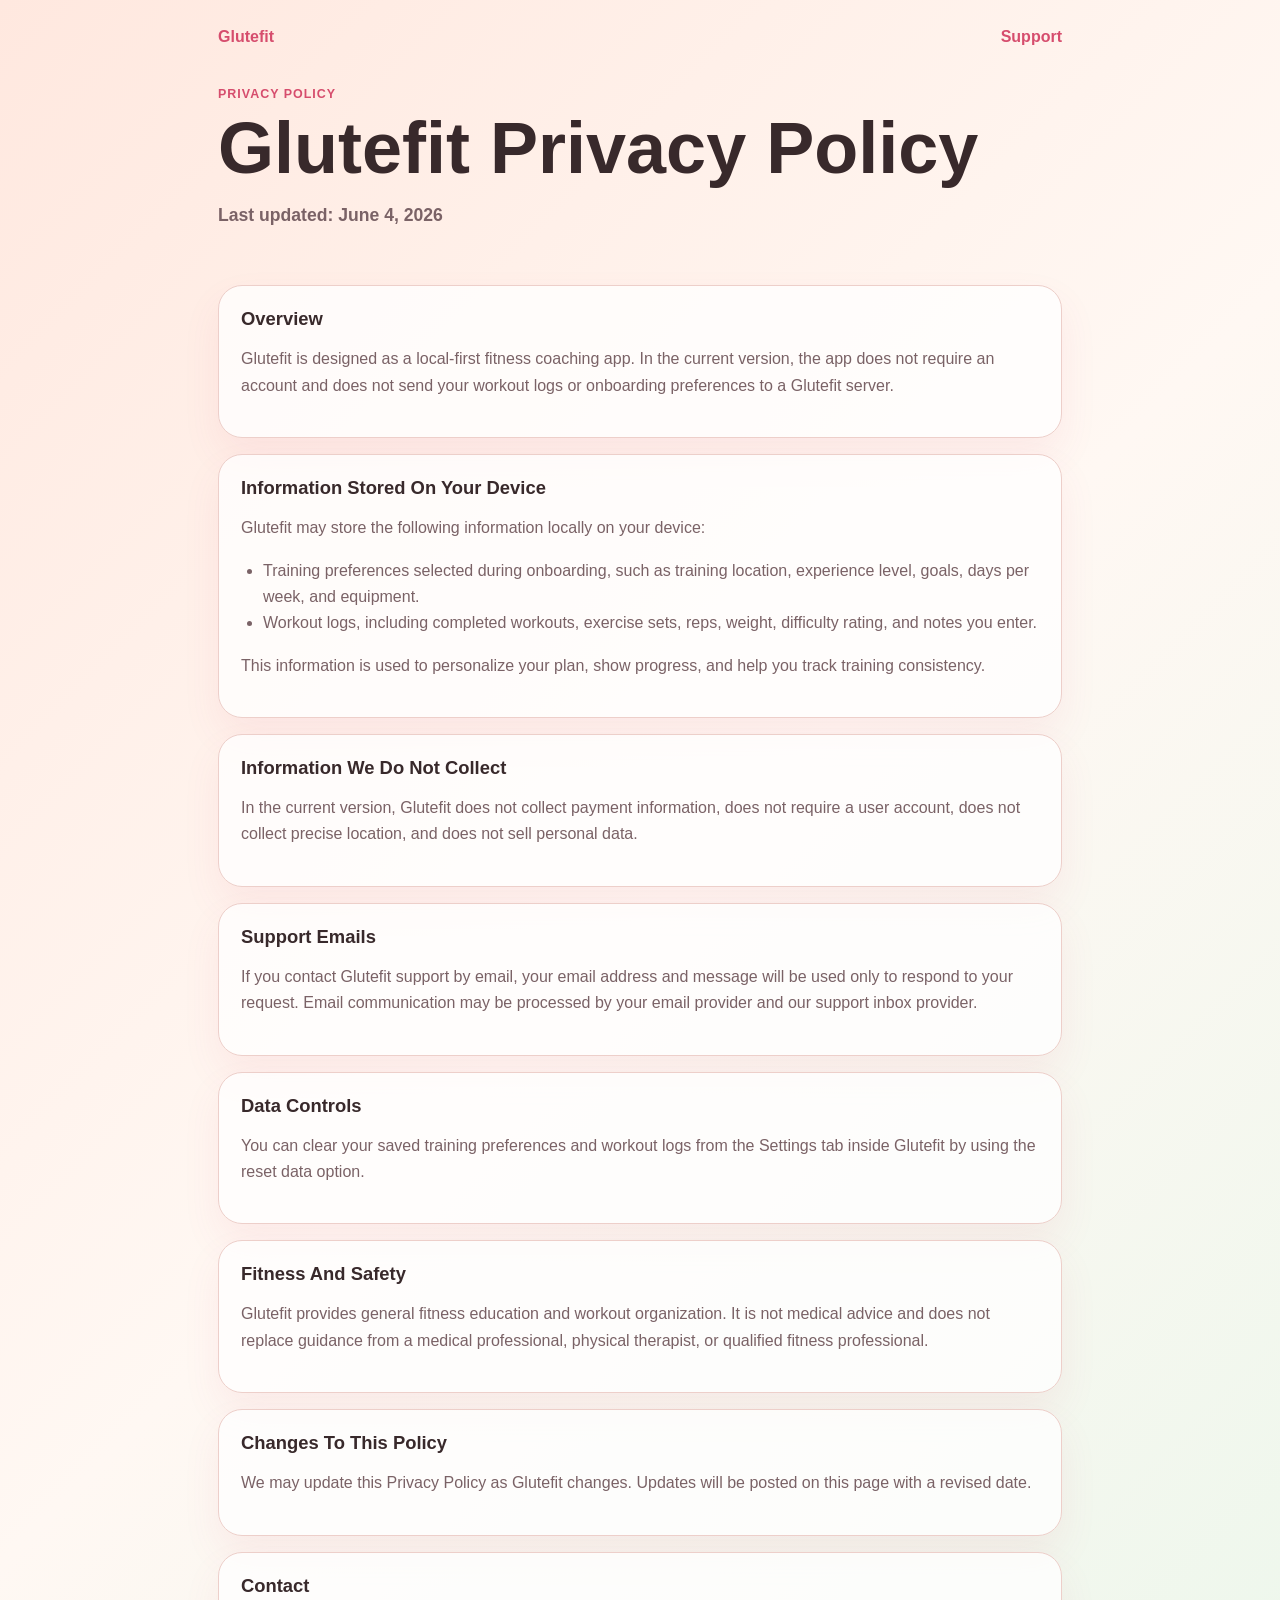
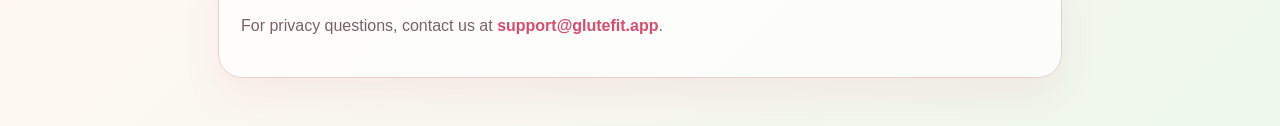
==== privacy.html @ f1873d26 "Add Glutefit legal site" ====
<!doctype html>
<html lang="en">
<head>
  <meta charset="utf-8">
  <meta name="viewport" content="width=device-width, initial-scale=1">
  <title>Glutefit Privacy Policy</title>
  <link rel="stylesheet" href="styles.css">
</head>
<body>
  <main class="page">
    <nav class="top-nav">
      <a href="index.html">Glutefit</a>
      <a href="support.html">Support</a>
    </nav>

    <section class="hero compact">
      <p class="eyebrow">Privacy Policy</p>
      <h1>Glutefit Privacy Policy</h1>
      <p class="lead">Last updated: June 4, 2026</p>
    </section>

    <section class="card">
      <h2>Overview</h2>
      <p>Glutefit is designed as a local-first fitness coaching app. In the current version, the app does not require an account and does not send your workout logs or onboarding preferences to a Glutefit server.</p>
    </section>

    <section class="card">
      <h2>Information Stored On Your Device</h2>
      <p>Glutefit may store the following information locally on your device:</p>
      <ul>
        <li>Training preferences selected during onboarding, such as training location, experience level, goals, days per week, and equipment.</li>
        <li>Workout logs, including completed workouts, exercise sets, reps, weight, difficulty rating, and notes you enter.</li>
      </ul>
      <p>This information is used to personalize your plan, show progress, and help you track training consistency.</p>
    </section>

    <section class="card">
      <h2>Information We Do Not Collect</h2>
      <p>In the current version, Glutefit does not collect payment information, does not require a user account, does not collect precise location, and does not sell personal data.</p>
    </section>

    <section class="card">
      <h2>Support Emails</h2>
      <p>If you contact Glutefit support by email, your email address and message will be used only to respond to your request. Email communication may be processed by your email provider and our support inbox provider.</p>
    </section>

    <section class="card">
      <h2>Data Controls</h2>
      <p>You can clear your saved training preferences and workout logs from the Settings tab inside Glutefit by using the reset data option.</p>
    </section>

    <section class="card">
      <h2>Fitness And Safety</h2>
      <p>Glutefit provides general fitness education and workout organization. It is not medical advice and does not replace guidance from a medical professional, physical therapist, or qualified fitness professional.</p>
    </section>

    <section class="card">
      <h2>Changes To This Policy</h2>
      <p>We may update this Privacy Policy as Glutefit changes. Updates will be posted on this page with a revised date.</p>
    </section>

    <section class="card">
      <h2>Contact</h2>
      <p>For privacy questions, contact us at <a href="mailto:support@glutefit.app">support@glutefit.app</a>.</p>
    </section>
  </main>
</body>
</html>
---- styles.css ----
:root {
  color-scheme: light;
  --bg: #fff4ee;
  --surface: rgba(255, 255, 255, 0.78);
  --ink: #38292b;
  --muted: #7a6266;
  --rose: #d64d6d;
  --sage: #84a68c;
  --line: #edcfca;
}

* {
  box-sizing: border-box;
}

body {
  margin: 0;
  font-family: -apple-system, BlinkMacSystemFont, "Segoe UI", sans-serif;
  background:
    linear-gradient(135deg, #ffe8df 0%, #fff8f3 52%, #edf7ec 100%);
  color: var(--ink);
}

a {
  color: var(--rose);
  font-weight: 700;
  text-decoration: none;
}

a:hover {
  text-decoration: underline;
}

.page {
  width: min(880px, 100%);
  margin: 0 auto;
  padding: 28px 18px 48px;
}

.top-nav {
  display: flex;
  justify-content: space-between;
  gap: 16px;
  margin-bottom: 18px;
}

.hero {
  padding: 42px 0 22px;
}

.hero.compact {
  padding-top: 20px;
}

.eyebrow {
  margin: 0 0 8px;
  color: var(--rose);
  font-size: 0.78rem;
  font-weight: 800;
  letter-spacing: 0.08em;
  text-transform: uppercase;
}

h1 {
  margin: 0;
  font-size: clamp(2.25rem, 8vw, 4.5rem);
  line-height: 0.98;
}

h2 {
  margin: 0 0 10px;
  font-size: 1.15rem;
}

p,
li {
  color: var(--muted);
  font-size: 1rem;
  line-height: 1.65;
}

ul {
  padding-left: 22px;
}

.lead {
  max-width: 640px;
  font-size: 1.1rem;
  font-weight: 600;
}

.actions {
  display: flex;
  flex-wrap: wrap;
  gap: 12px;
  margin-top: 24px;
}

.actions a {
  display: inline-flex;
  align-items: center;
  min-height: 44px;
  padding: 0 18px;
  color: white;
  background: var(--rose);
  border-radius: 999px;
  box-shadow: 0 14px 28px rgba(214, 77, 109, 0.22);
}

.actions a + a {
  color: var(--rose);
  background: rgba(255, 255, 255, 0.72);
  box-shadow: none;
}

.card {
  margin-top: 16px;
  padding: 22px;
  background: var(--surface);
  border: 1px solid var(--line);
  border-radius: 24px;
  box-shadow: 0 18px 38px rgba(214, 77, 109, 0.08);
}

@media (max-width: 560px) {
  .page {
    padding-inline: 14px;
  }

  .card {
    padding: 18px;
    border-radius: 20px;
  }
}
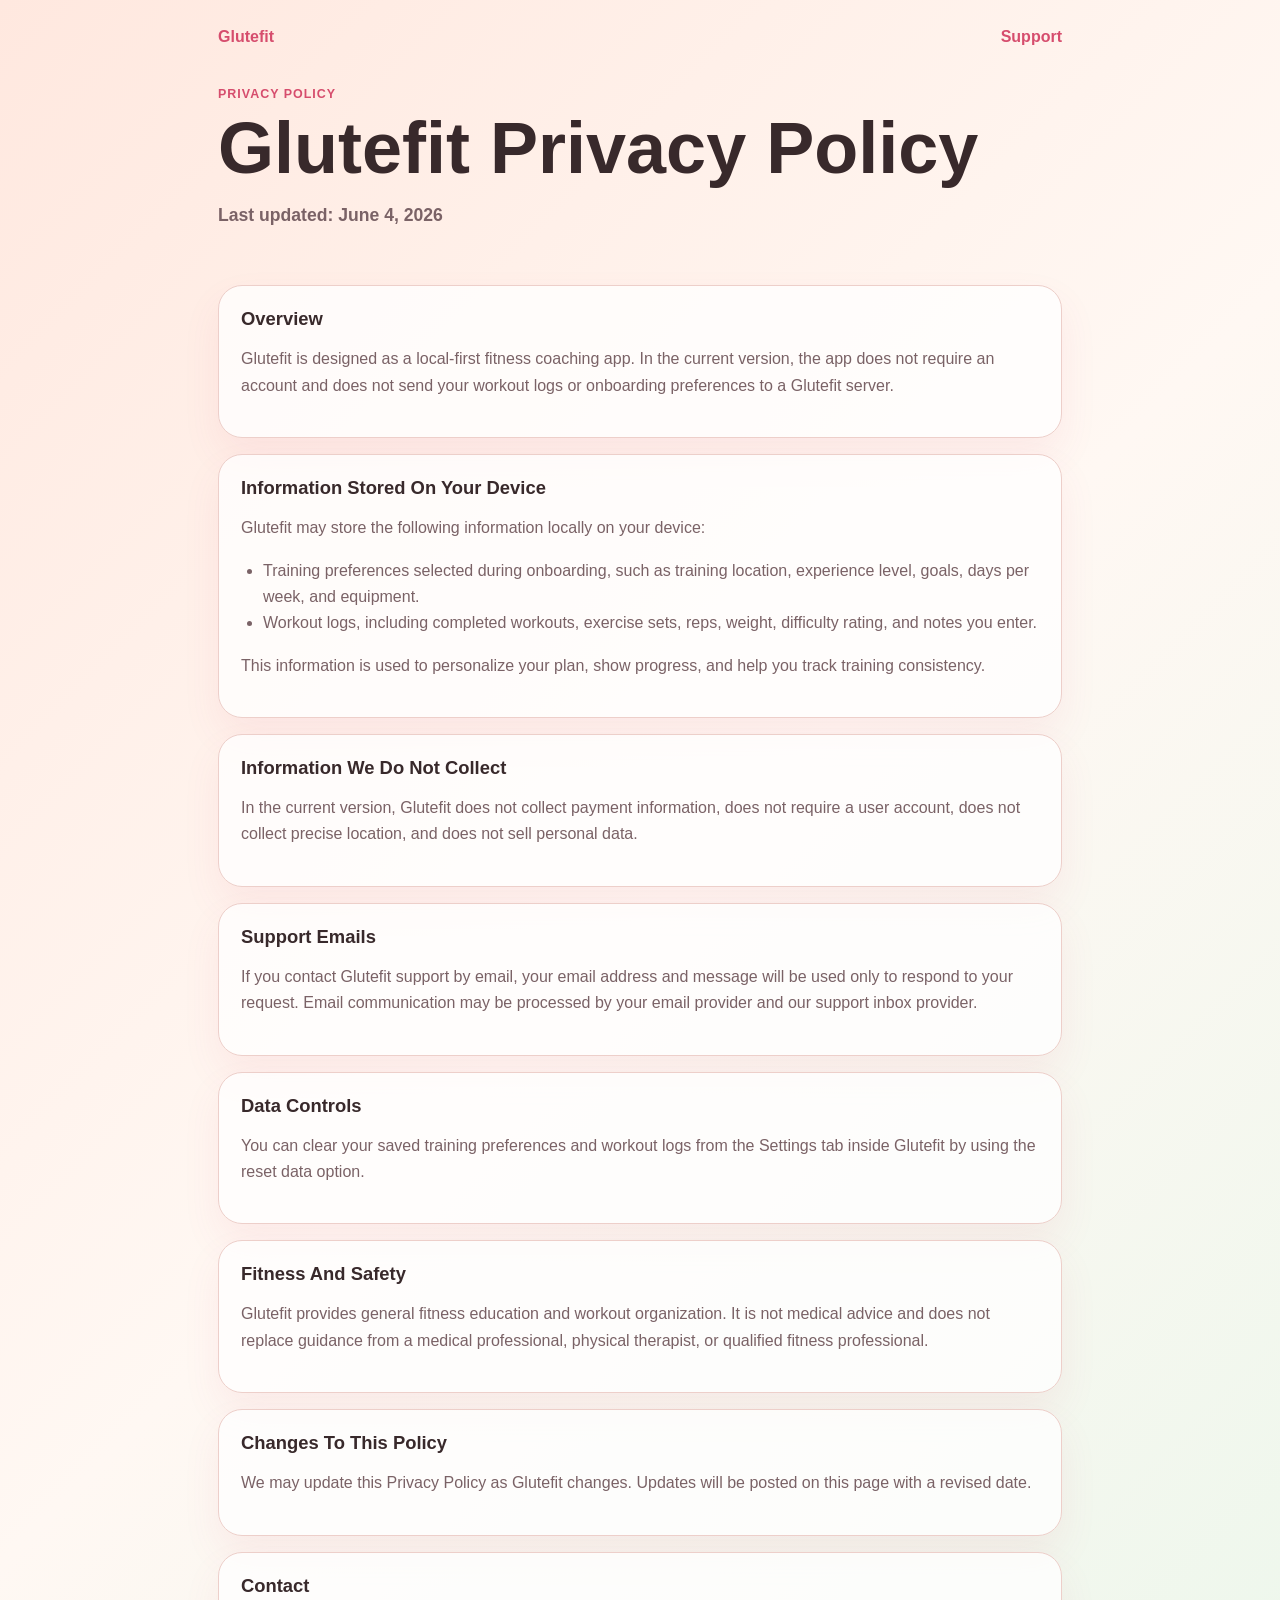
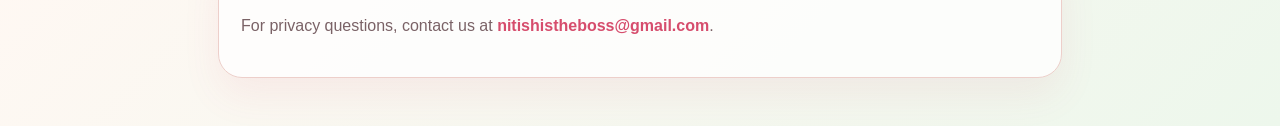
==== commit 80c7d7a1: "Update support email" ====
--- a/privacy.html
+++ b/privacy.html
@@ -61,7 +61,7 @@
 
     <section class="card">
       <h2>Contact</h2>
-      <p>For privacy questions, contact us at <a href="mailto:support@glutefit.app">support@glutefit.app</a>.</p>
+      <p>For privacy questions, contact us at <a href="mailto:nitishistheboss@gmail.com">nitishistheboss@gmail.com</a>.</p>
     </section>
   </main>
 </body>
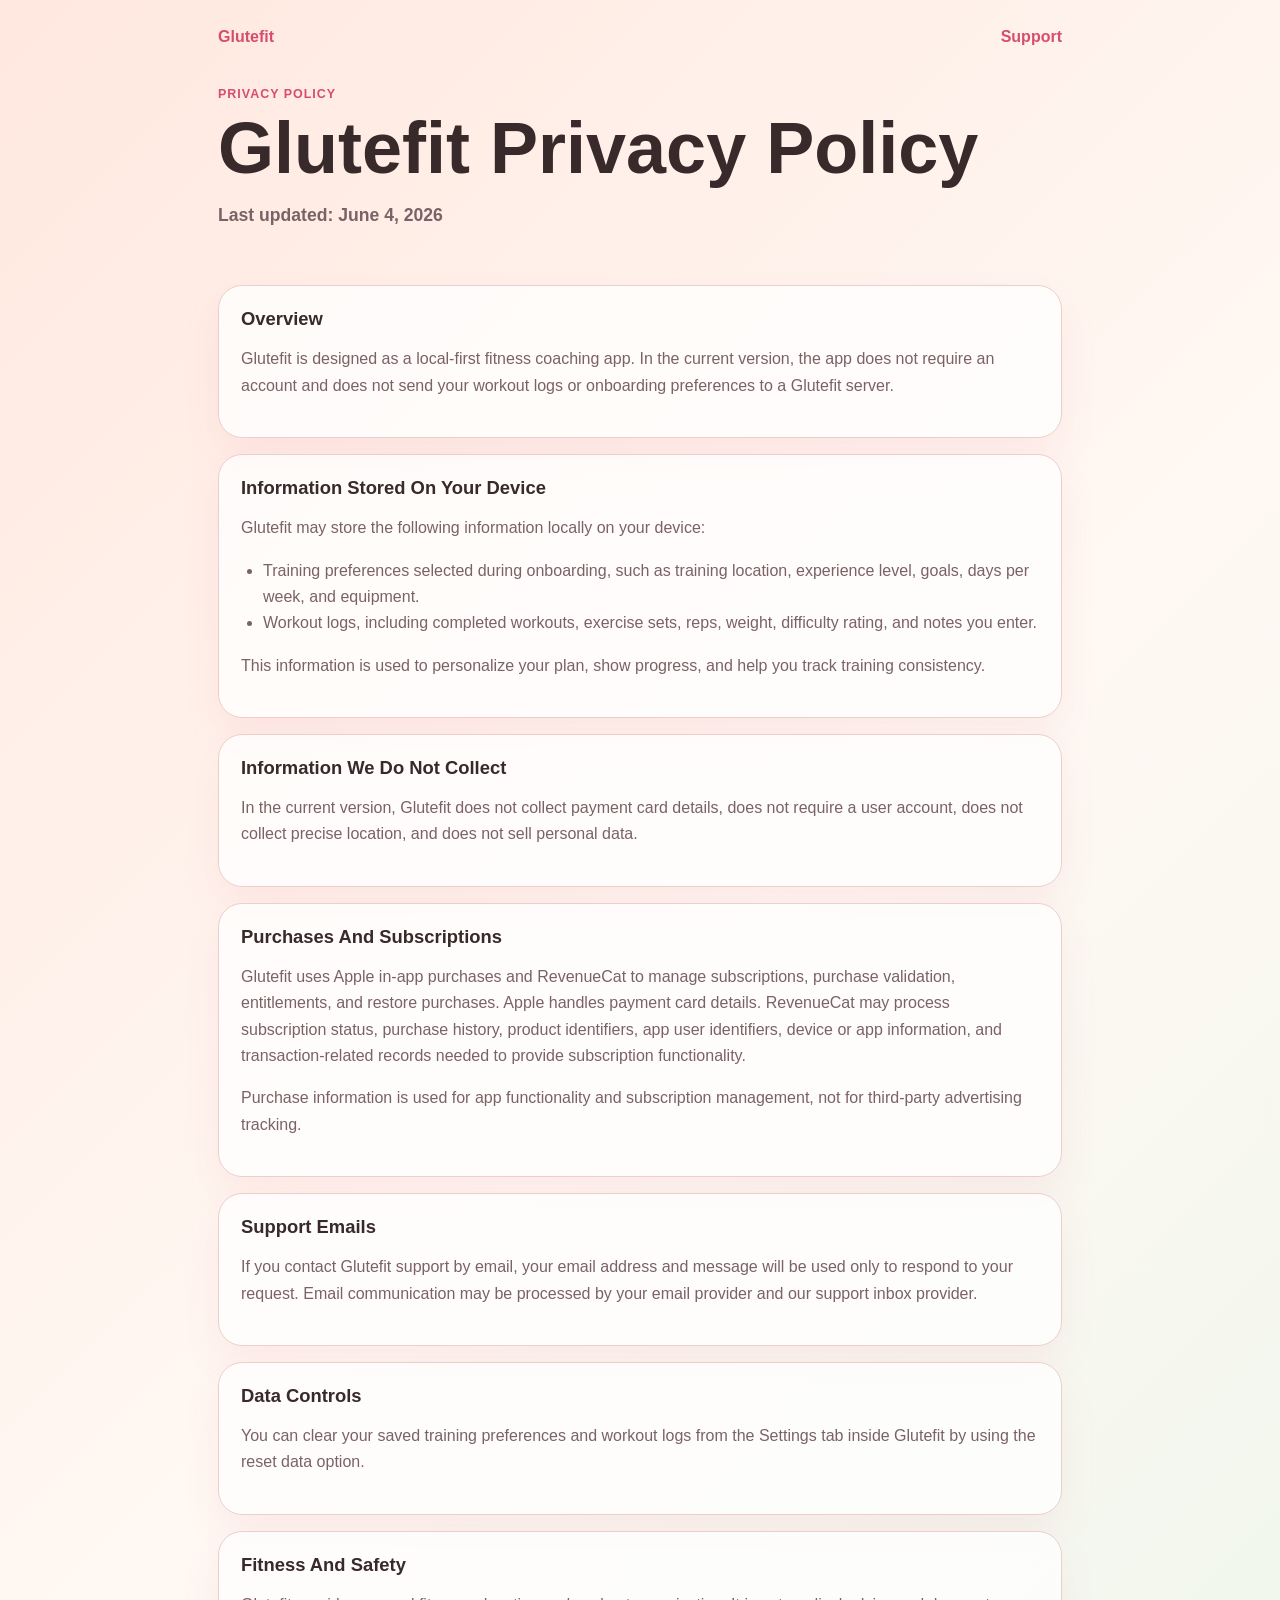
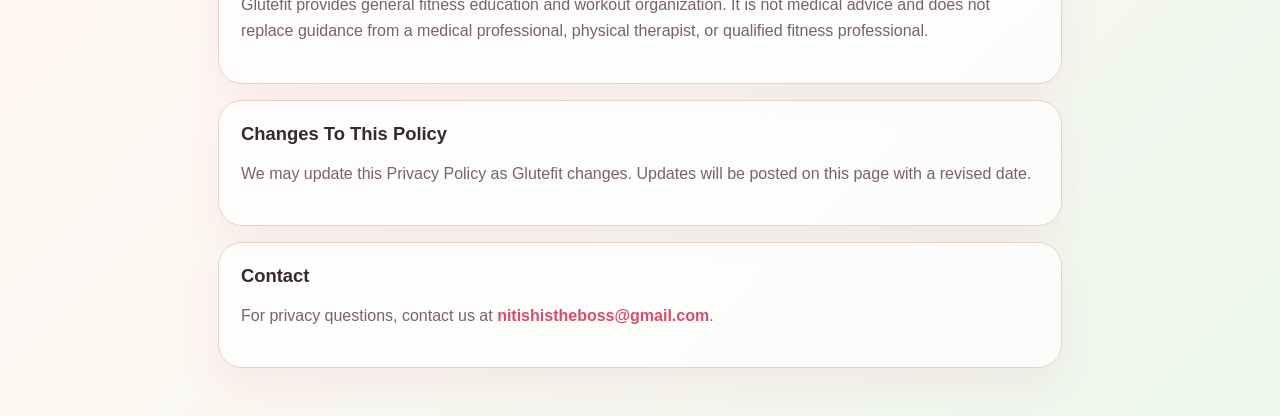
==== commit 6b9a755d: "Update subscription privacy language" ====
--- a/privacy.html
+++ b/privacy.html
@@ -36,7 +36,13 @@
 
     <section class="card">
       <h2>Information We Do Not Collect</h2>
-      <p>In the current version, Glutefit does not collect payment information, does not require a user account, does not collect precise location, and does not sell personal data.</p>
+      <p>In the current version, Glutefit does not collect payment card details, does not require a user account, does not collect precise location, and does not sell personal data.</p>
+    </section>
+
+    <section class="card">
+      <h2>Purchases And Subscriptions</h2>
+      <p>Glutefit uses Apple in-app purchases and RevenueCat to manage subscriptions, purchase validation, entitlements, and restore purchases. Apple handles payment card details. RevenueCat may process subscription status, purchase history, product identifiers, app user identifiers, device or app information, and transaction-related records needed to provide subscription functionality.</p>
+      <p>Purchase information is used for app functionality and subscription management, not for third-party advertising tracking.</p>
     </section>
 
     <section class="card">
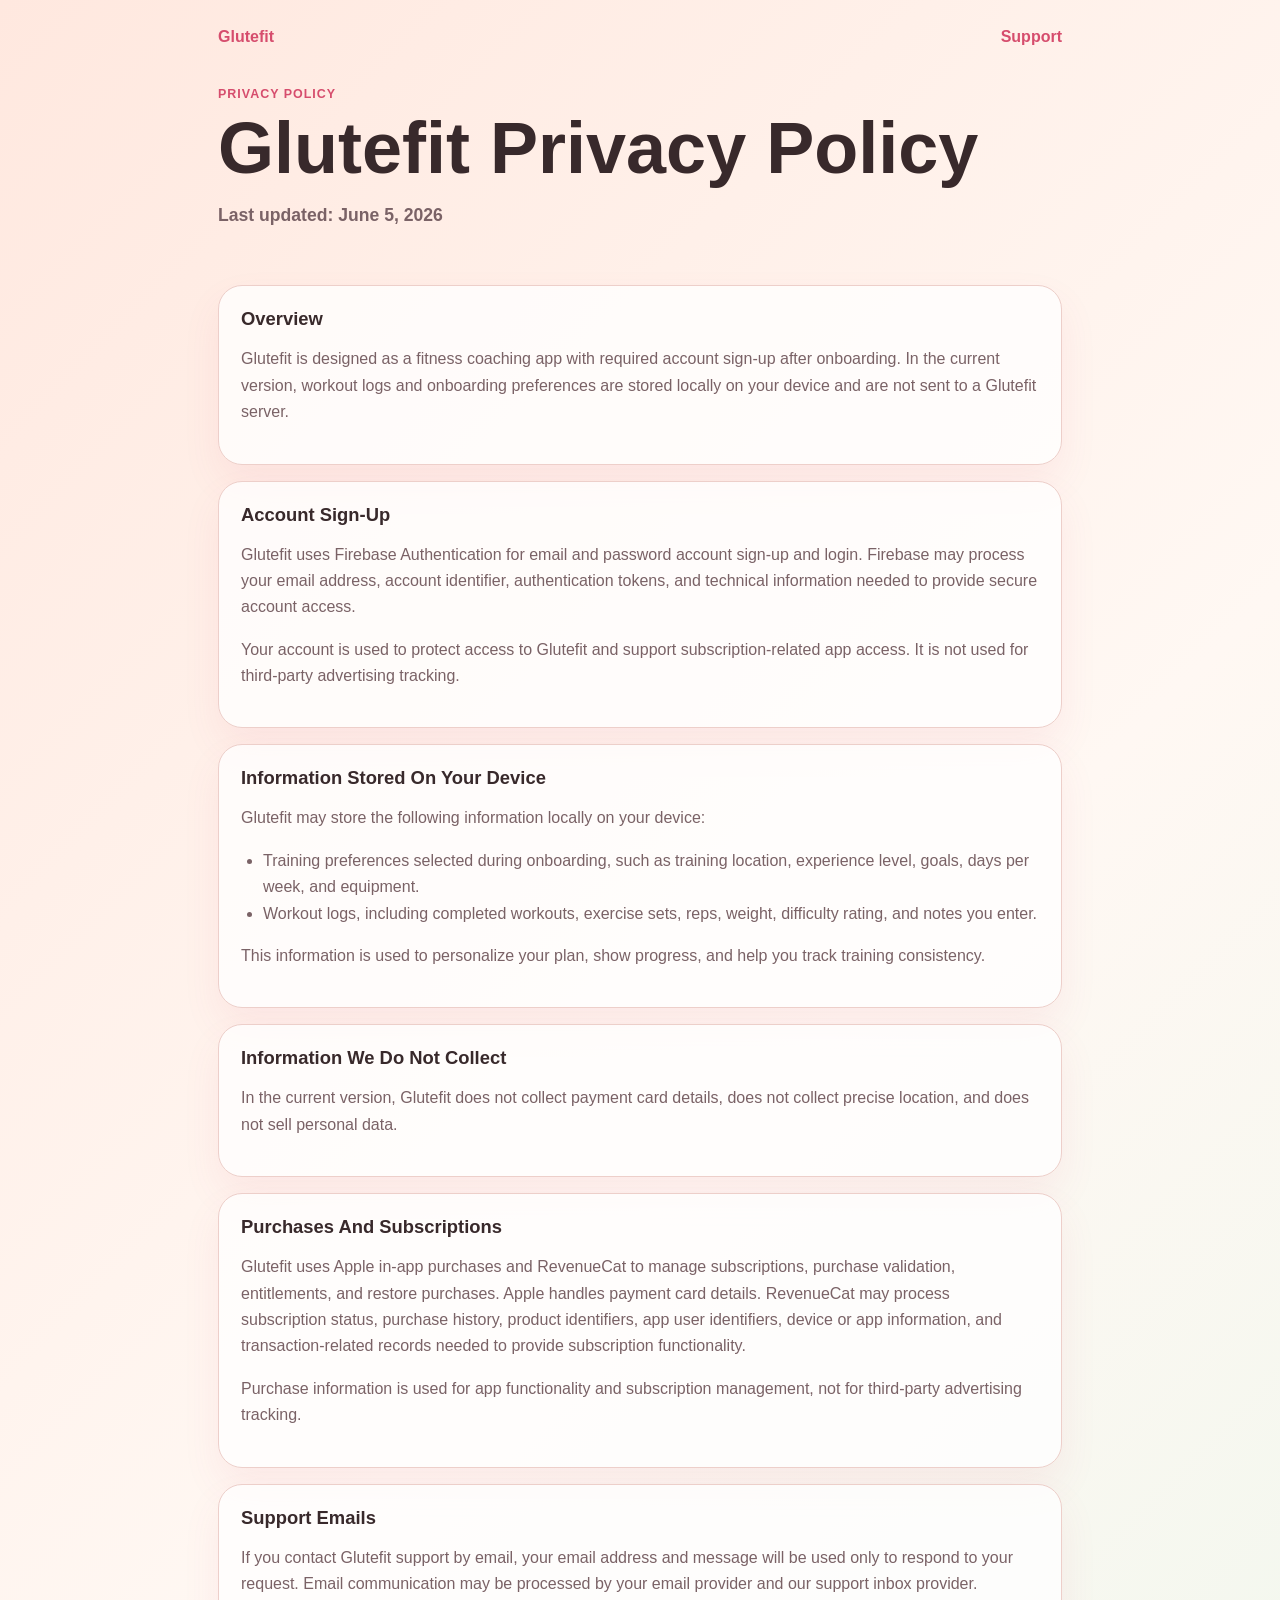
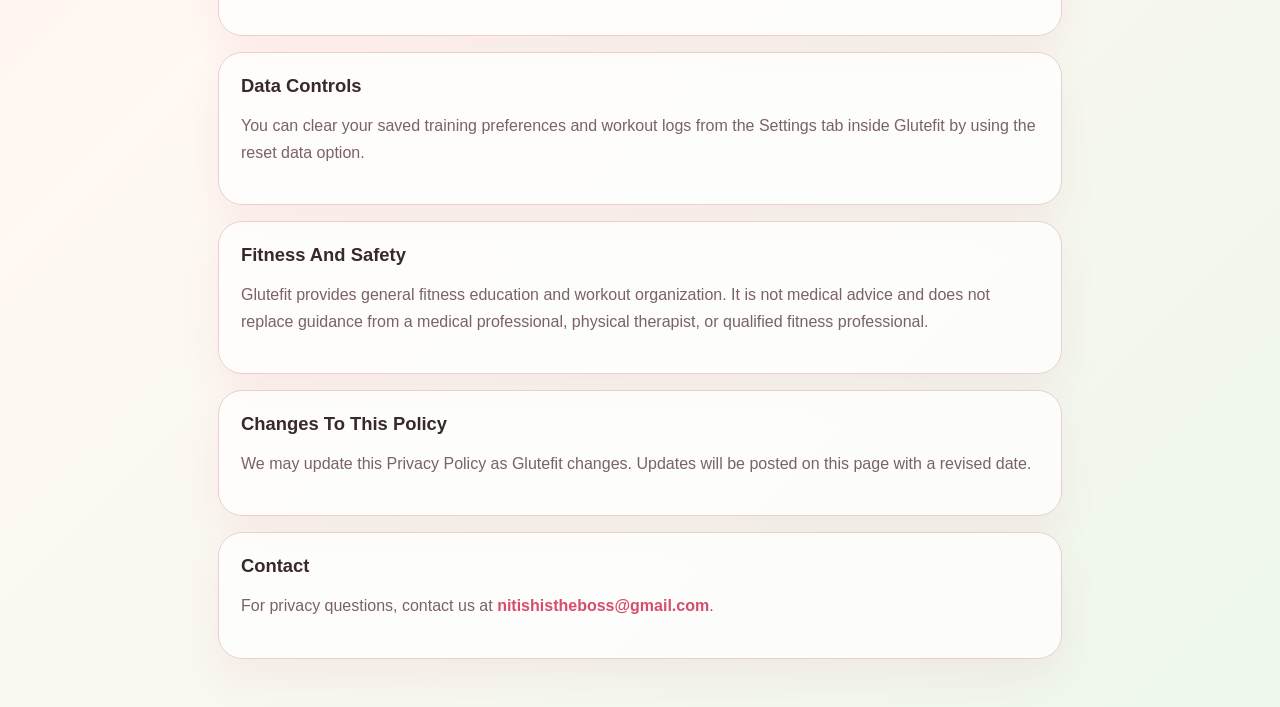
==== commit 781672b6: "Update privacy policy for Firebase auth" ====
--- a/privacy.html
+++ b/privacy.html
@@ -16,12 +16,18 @@
     <section class="hero compact">
       <p class="eyebrow">Privacy Policy</p>
       <h1>Glutefit Privacy Policy</h1>
-      <p class="lead">Last updated: June 4, 2026</p>
+      <p class="lead">Last updated: June 5, 2026</p>
     </section>
 
     <section class="card">
       <h2>Overview</h2>
-      <p>Glutefit is designed as a local-first fitness coaching app. In the current version, the app does not require an account and does not send your workout logs or onboarding preferences to a Glutefit server.</p>
+      <p>Glutefit is designed as a fitness coaching app with required account sign-up after onboarding. In the current version, workout logs and onboarding preferences are stored locally on your device and are not sent to a Glutefit server.</p>
+    </section>
+
+    <section class="card">
+      <h2>Account Sign-Up</h2>
+      <p>Glutefit uses Firebase Authentication for email and password account sign-up and login. Firebase may process your email address, account identifier, authentication tokens, and technical information needed to provide secure account access.</p>
+      <p>Your account is used to protect access to Glutefit and support subscription-related app access. It is not used for third-party advertising tracking.</p>
     </section>
 
     <section class="card">
@@ -36,7 +42,7 @@
 
     <section class="card">
       <h2>Information We Do Not Collect</h2>
-      <p>In the current version, Glutefit does not collect payment card details, does not require a user account, does not collect precise location, and does not sell personal data.</p>
+      <p>In the current version, Glutefit does not collect payment card details, does not collect precise location, and does not sell personal data.</p>
     </section>
 
     <section class="card">
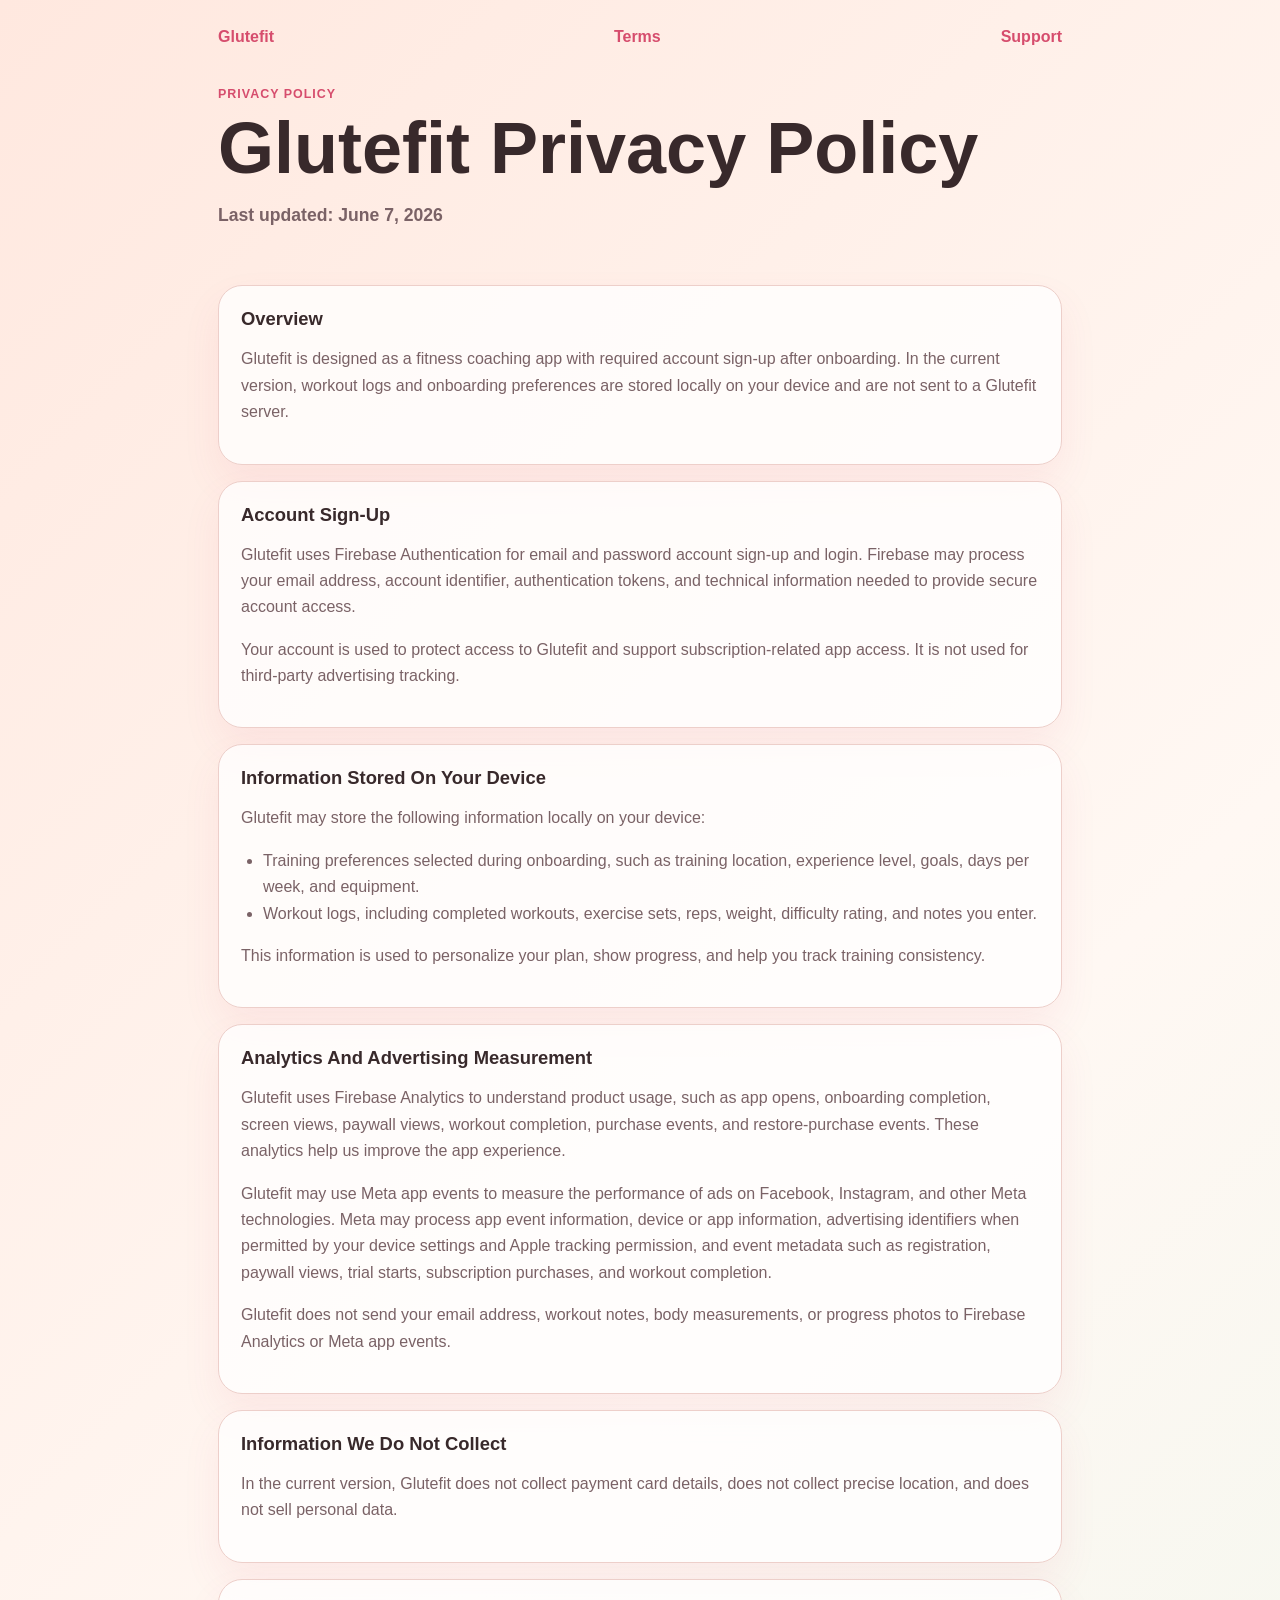
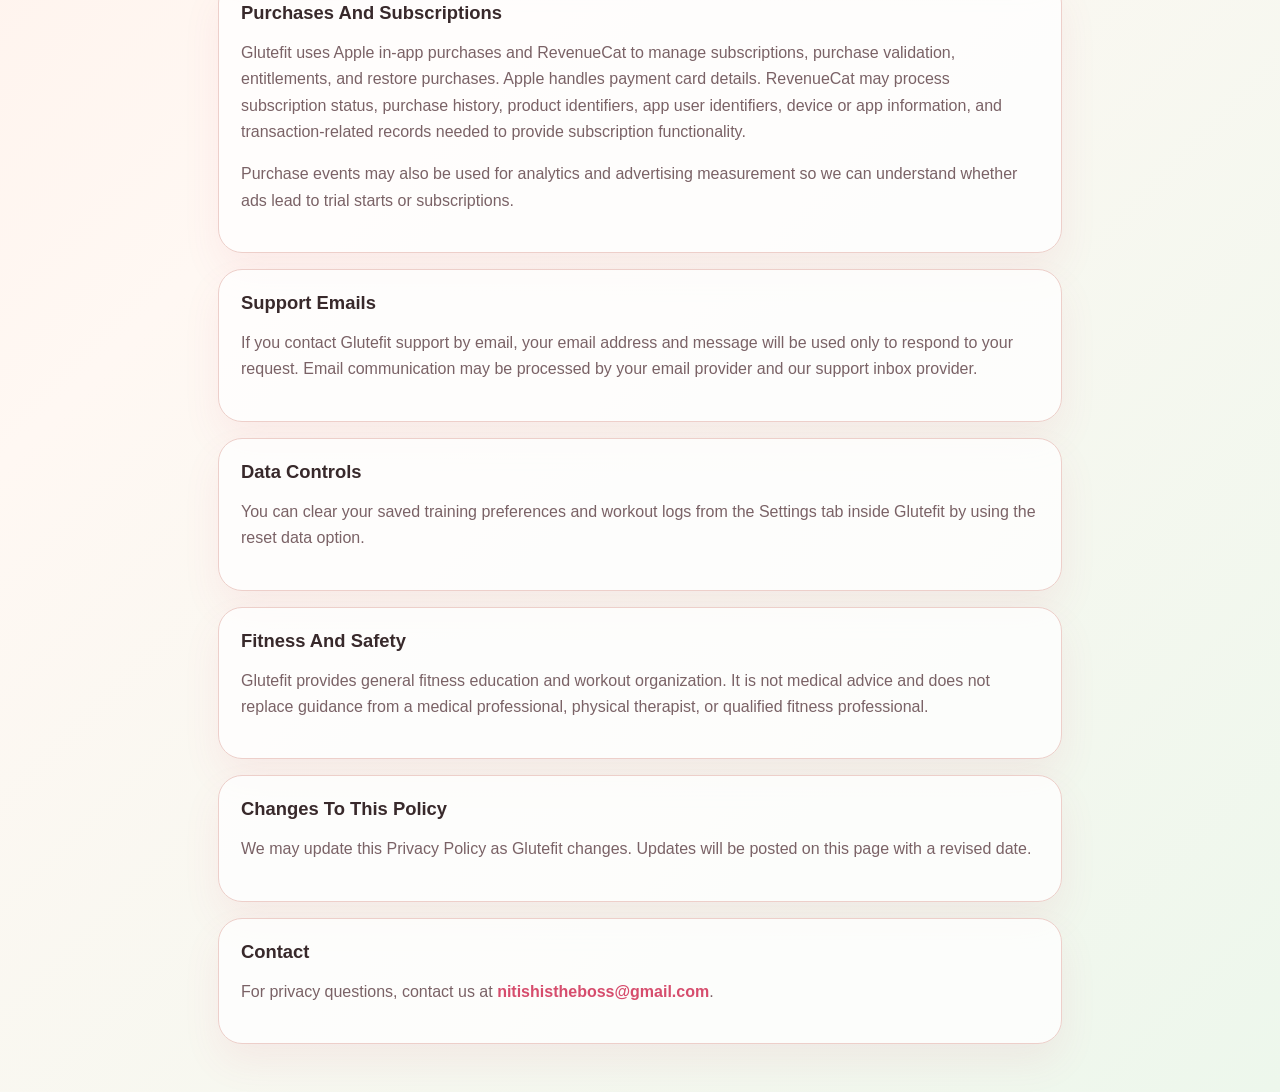
==== commit 4ea557e1: "Add terms and analytics privacy disclosure" ====
--- a/privacy.html
+++ b/privacy.html
@@ -10,13 +10,14 @@
   <main class="page">
     <nav class="top-nav">
       <a href="index.html">Glutefit</a>
+      <a href="terms.html">Terms</a>
       <a href="support.html">Support</a>
     </nav>
 
     <section class="hero compact">
       <p class="eyebrow">Privacy Policy</p>
       <h1>Glutefit Privacy Policy</h1>
-      <p class="lead">Last updated: June 5, 2026</p>
+      <p class="lead">Last updated: June 7, 2026</p>
     </section>
 
     <section class="card">
@@ -41,6 +42,13 @@
     </section>
 
     <section class="card">
+      <h2>Analytics And Advertising Measurement</h2>
+      <p>Glutefit uses Firebase Analytics to understand product usage, such as app opens, onboarding completion, screen views, paywall views, workout completion, purchase events, and restore-purchase events. These analytics help us improve the app experience.</p>
+      <p>Glutefit may use Meta app events to measure the performance of ads on Facebook, Instagram, and other Meta technologies. Meta may process app event information, device or app information, advertising identifiers when permitted by your device settings and Apple tracking permission, and event metadata such as registration, paywall views, trial starts, subscription purchases, and workout completion.</p>
+      <p>Glutefit does not send your email address, workout notes, body measurements, or progress photos to Firebase Analytics or Meta app events.</p>
+    </section>
+
+    <section class="card">
       <h2>Information We Do Not Collect</h2>
       <p>In the current version, Glutefit does not collect payment card details, does not collect precise location, and does not sell personal data.</p>
     </section>
@@ -48,7 +56,7 @@
     <section class="card">
       <h2>Purchases And Subscriptions</h2>
       <p>Glutefit uses Apple in-app purchases and RevenueCat to manage subscriptions, purchase validation, entitlements, and restore purchases. Apple handles payment card details. RevenueCat may process subscription status, purchase history, product identifiers, app user identifiers, device or app information, and transaction-related records needed to provide subscription functionality.</p>
-      <p>Purchase information is used for app functionality and subscription management, not for third-party advertising tracking.</p>
+      <p>Purchase events may also be used for analytics and advertising measurement so we can understand whether ads lead to trial starts or subscriptions.</p>
     </section>
 
     <section class="card">
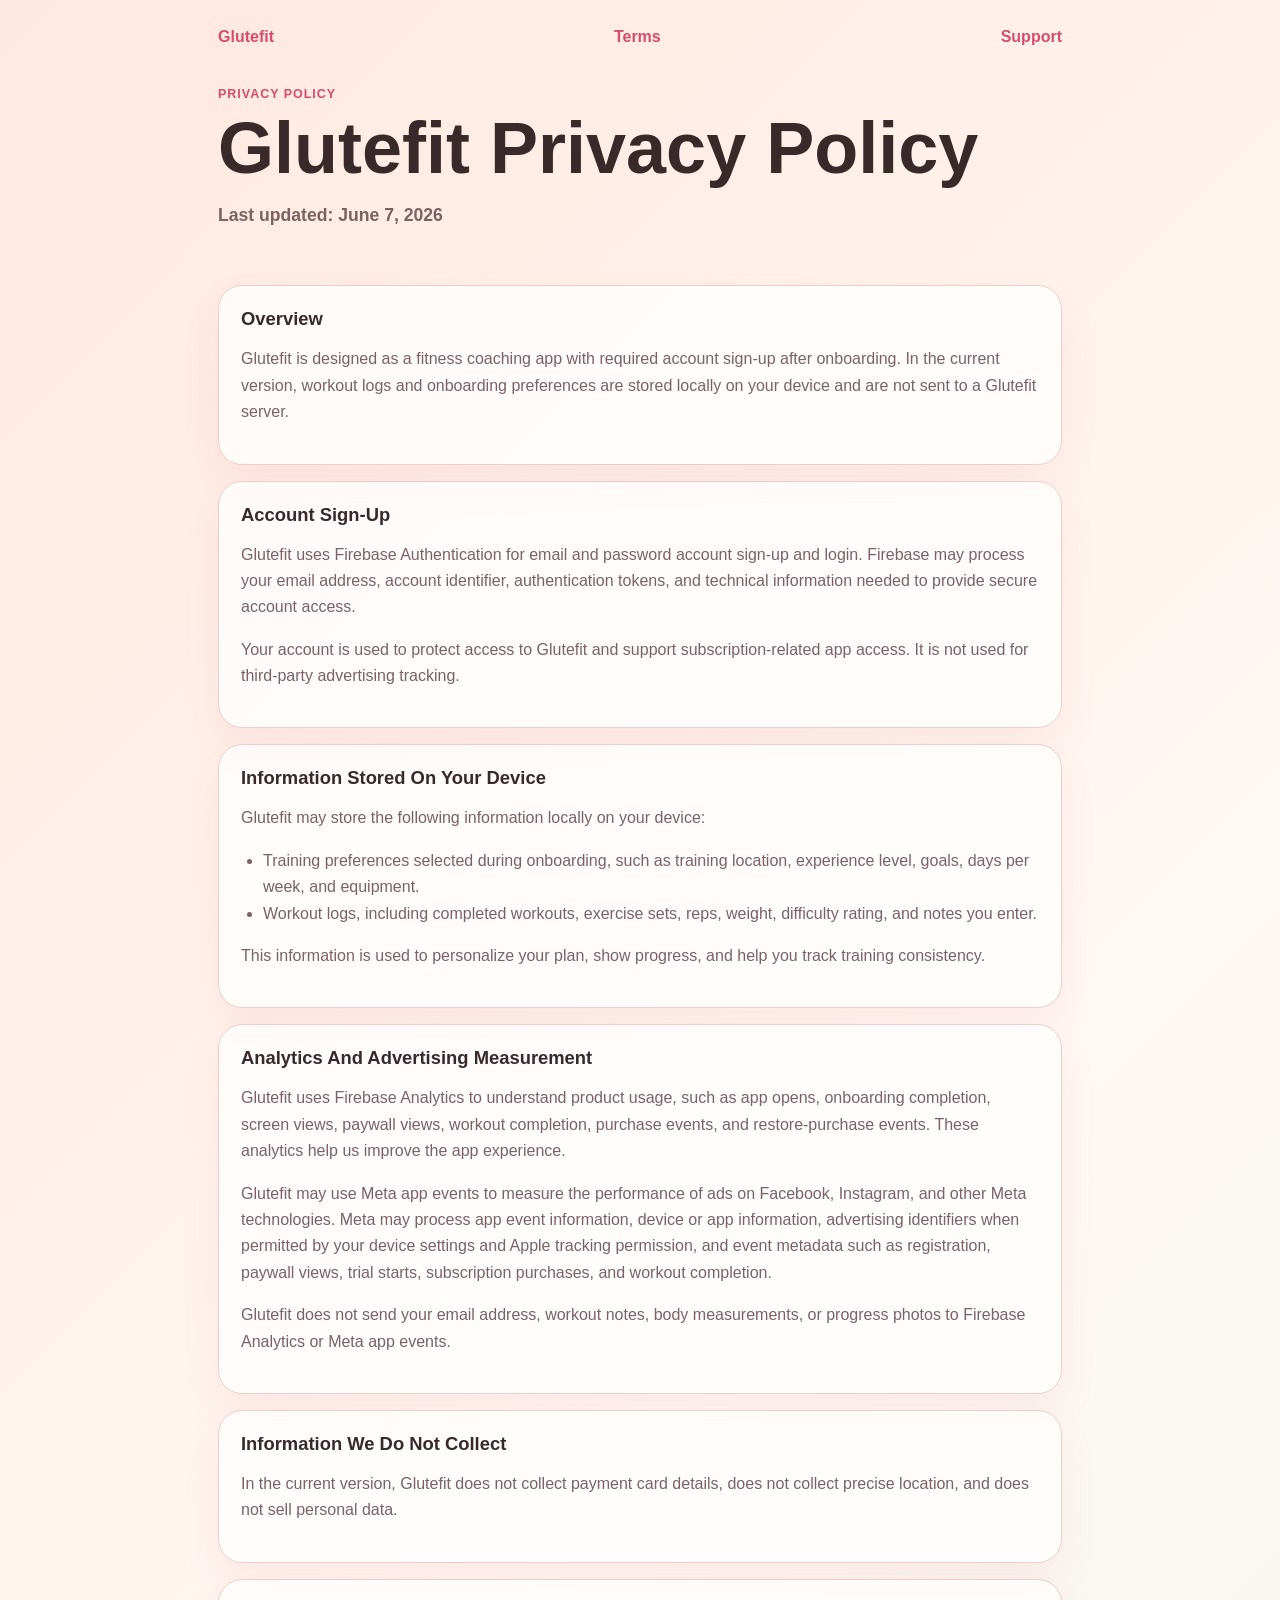
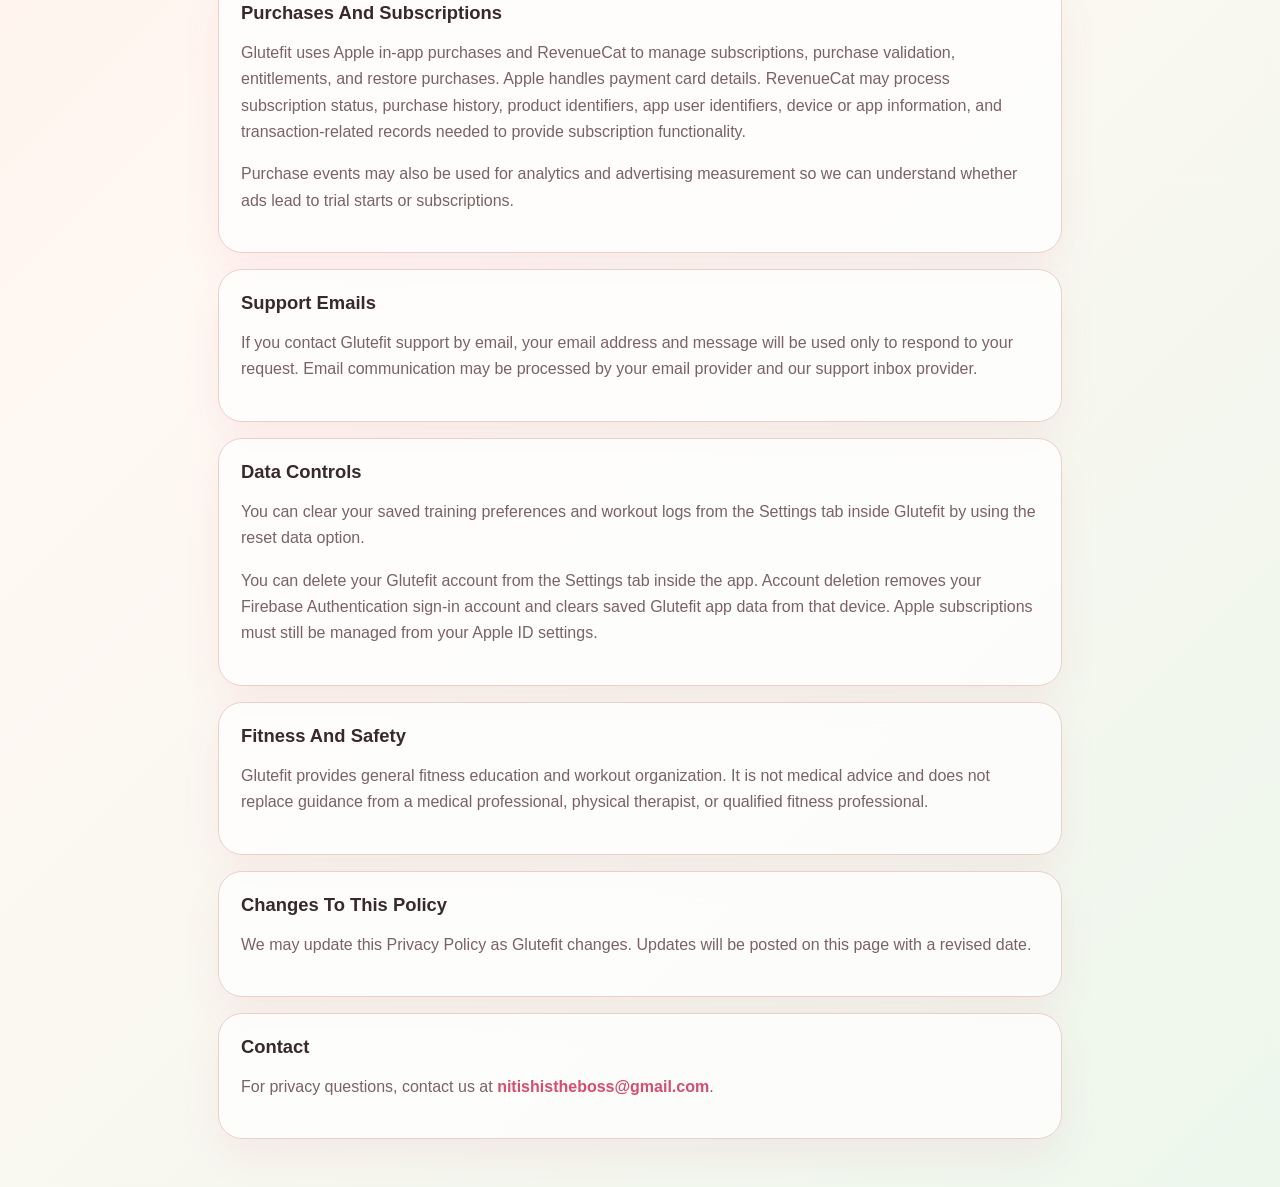
==== commit 7e9159af: "Add account deletion instructions" ====
--- a/privacy.html
+++ b/privacy.html
@@ -67,6 +67,7 @@
     <section class="card">
       <h2>Data Controls</h2>
       <p>You can clear your saved training preferences and workout logs from the Settings tab inside Glutefit by using the reset data option.</p>
+      <p>You can delete your Glutefit account from the Settings tab inside the app. Account deletion removes your Firebase Authentication sign-in account and clears saved Glutefit app data from that device. Apple subscriptions must still be managed from your Apple ID settings.</p>
     </section>
 
     <section class="card">
